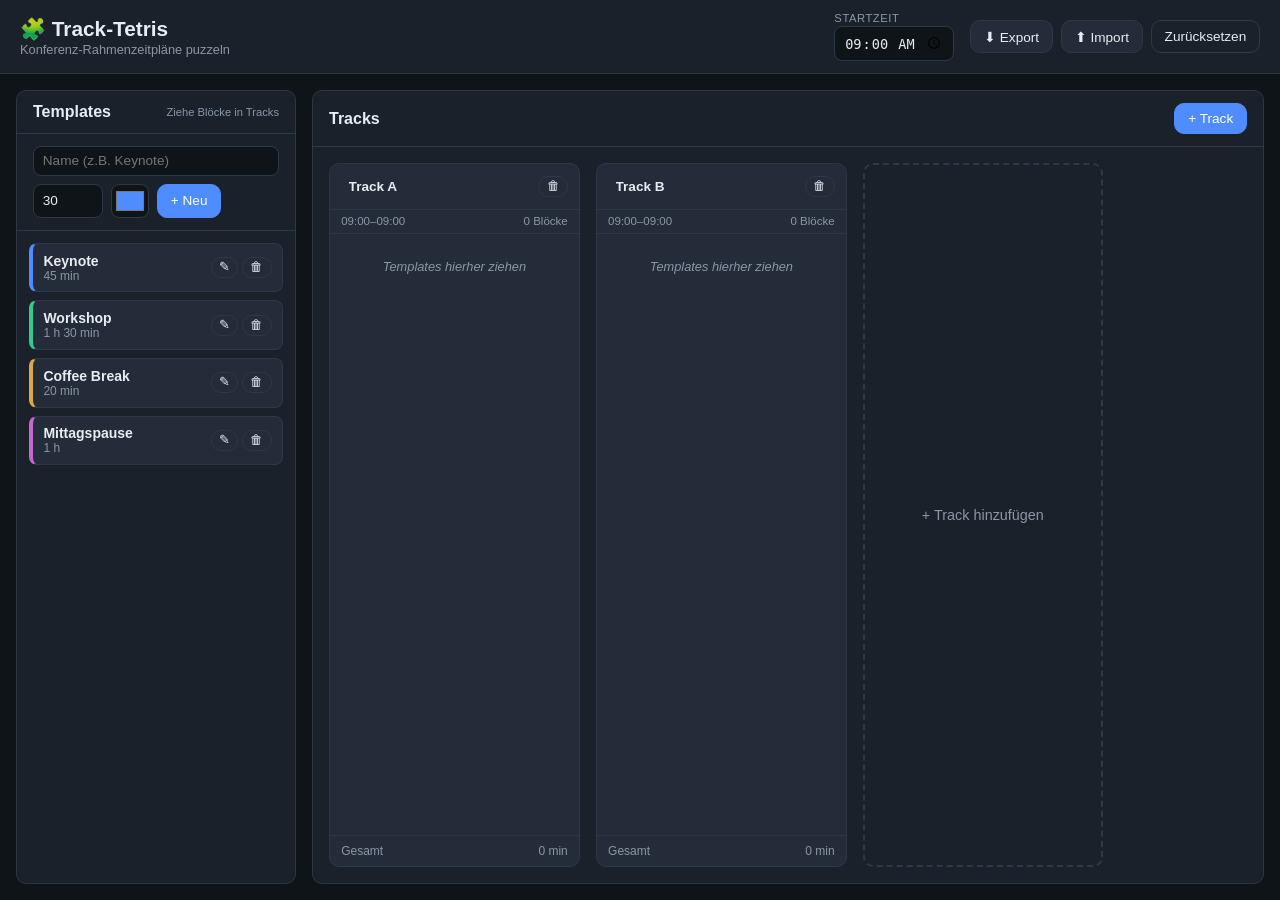
==== index.html @ eec43483 "Grundversion Track-Tetris: Konferenz-Rahmenzeitplaner - Template-Definition (Name, Dauer, Farbe) mit" ====
<!DOCTYPE html>
<html lang="de">
<head>
  <meta charset="UTF-8" />
  <meta name="viewport" content="width=device-width, initial-scale=1.0" />
  <title>Track-Tetris – Konferenz-Zeitplaner</title>
  <link rel="stylesheet" href="styles.css" />
</head>
<body>
  <header class="app-header">
    <div class="brand">
      <h1>🧩 Track-Tetris</h1>
      <span class="subtitle">Konferenz-Rahmenzeitpläne puzzeln</span>
    </div>
    <div class="header-controls">
      <label class="start-time">
        Startzeit
        <input type="time" id="startTime" value="09:00" />
      </label>
      <div class="header-buttons">
        <button id="exportBtn" class="btn btn-secondary" title="Als JSON exportieren">⬇ Export</button>
        <button id="importBtn" class="btn btn-secondary" title="JSON laden">⬆ Import</button>
        <input type="file" id="importFile" accept="application/json,.json" hidden />
        <button id="resetBtn" class="btn btn-ghost" title="Alles zurücksetzen">Zurücksetzen</button>
      </div>
    </div>
  </header>

  <main class="layout">
    <!-- Template-Palette -->
    <aside class="palette panel">
      <div class="panel-head">
        <h2>Templates</h2>
        <span class="hint">Ziehe Blöcke in Tracks</span>
      </div>

      <form id="templateForm" class="template-form">
        <input type="text" id="tplName" placeholder="Name (z.B. Keynote)" required />
        <div class="row">
          <input type="number" id="tplDuration" placeholder="Min." min="1" value="30" required />
          <input type="color" id="tplColor" value="#4f8cff" title="Farbe" />
          <button type="submit" class="btn btn-primary">+ Neu</button>
        </div>
      </form>

      <ul id="templateList" class="template-list"></ul>
    </aside>

    <!-- Track-Board -->
    <section class="board panel">
      <div class="panel-head">
        <h2>Tracks</h2>
        <button id="addTrackBtn" class="btn btn-primary">+ Track</button>
      </div>
      <div id="trackBoard" class="track-board"></div>
    </section>
  </main>

  <div id="toast" class="toast" hidden></div>

  <script src="app.js"></script>
</body>
</html>
---- styles.css ----
:root {
  --bg: #0f1419;
  --panel: #1a212b;
  --panel-2: #232c38;
  --border: #2e3947;
  --text: #e6edf3;
  --muted: #8b97a6;
  --primary: #4f8cff;
  --primary-dark: #3b6fd4;
  --danger: #ff5f56;
  --radius: 10px;
  --shadow: 0 4px 14px rgba(0, 0, 0, 0.35);
}

* { box-sizing: border-box; }

html, body {
  margin: 0;
  height: 100%;
}

body {
  background: var(--bg);
  color: var(--text);
  font-family: -apple-system, BlinkMacSystemFont, "Segoe UI", Roboto, Helvetica, Arial, sans-serif;
  font-size: 14px;
  display: flex;
  flex-direction: column;
}

/* Header */
.app-header {
  display: flex;
  align-items: center;
  justify-content: space-between;
  gap: 1rem;
  padding: 0.75rem 1.25rem;
  background: var(--panel);
  border-bottom: 1px solid var(--border);
  flex-wrap: wrap;
}

.brand h1 {
  margin: 0;
  font-size: 1.3rem;
}

.brand .subtitle {
  color: var(--muted);
  font-size: 0.8rem;
}

.header-controls {
  display: flex;
  align-items: center;
  gap: 1rem;
  flex-wrap: wrap;
}

.start-time {
  display: flex;
  flex-direction: column;
  font-size: 0.7rem;
  color: var(--muted);
  text-transform: uppercase;
  letter-spacing: 0.05em;
}

.start-time input {
  margin-top: 2px;
}

.header-buttons {
  display: flex;
  gap: 0.5rem;
}

/* Buttons */
.btn {
  border: 1px solid var(--border);
  background: var(--panel-2);
  color: var(--text);
  padding: 0.45rem 0.8rem;
  border-radius: var(--radius);
  cursor: pointer;
  font-size: 0.85rem;
  transition: background 0.15s, border-color 0.15s, transform 0.05s;
}

.btn:hover { background: #2c3744; }
.btn:active { transform: translateY(1px); }

.btn-primary {
  background: var(--primary);
  border-color: var(--primary);
  color: #fff;
}
.btn-primary:hover { background: var(--primary-dark); }

.btn-ghost { background: transparent; }
.btn-secondary { }

.btn-icon {
  padding: 0.2rem 0.45rem;
  font-size: 0.8rem;
  line-height: 1;
}

input, select {
  background: var(--bg);
  border: 1px solid var(--border);
  color: var(--text);
  border-radius: 8px;
  padding: 0.4rem 0.55rem;
  font-size: 0.85rem;
}
input:focus, select:focus { outline: 2px solid var(--primary); outline-offset: -1px; }
input[type="color"] { padding: 2px; width: 38px; height: 34px; cursor: pointer; }

/* Layout */
.layout {
  flex: 1;
  display: grid;
  grid-template-columns: 280px 1fr;
  gap: 1rem;
  padding: 1rem;
  min-height: 0;
  overflow: hidden;
}

.panel {
  background: var(--panel);
  border: 1px solid var(--border);
  border-radius: var(--radius);
  display: flex;
  flex-direction: column;
  min-height: 0;
}

.panel-head {
  display: flex;
  align-items: center;
  justify-content: space-between;
  padding: 0.75rem 1rem;
  border-bottom: 1px solid var(--border);
}
.panel-head h2 { margin: 0; font-size: 1rem; }
.panel-head .hint { color: var(--muted); font-size: 0.7rem; }

/* Template palette */
.template-form {
  padding: 0.75rem 1rem;
  border-bottom: 1px solid var(--border);
  display: flex;
  flex-direction: column;
  gap: 0.5rem;
}
.template-form .row {
  display: flex;
  gap: 0.5rem;
}
.template-form #tplName { width: 100%; }
.template-form #tplDuration { width: 70px; }

.template-list {
  list-style: none;
  margin: 0;
  padding: 0.75rem;
  overflow-y: auto;
  display: flex;
  flex-direction: column;
  gap: 0.5rem;
}

.template-chip {
  display: flex;
  align-items: center;
  gap: 0.5rem;
  padding: 0.55rem 0.65rem;
  border-radius: 8px;
  border: 1px solid var(--border);
  background: var(--panel-2);
  cursor: grab;
  border-left: 4px solid var(--chip-color, var(--primary));
}
.template-chip:active { cursor: grabbing; }
.template-chip.dragging { opacity: 0.4; }

.template-chip .tpl-info { flex: 1; min-width: 0; }
.template-chip .tpl-name {
  font-weight: 600;
  white-space: nowrap;
  overflow: hidden;
  text-overflow: ellipsis;
}
.template-chip .tpl-dur { color: var(--muted); font-size: 0.75rem; }
.template-chip .tpl-actions { display: flex; gap: 0.25rem; }

.empty-hint {
  color: var(--muted);
  font-size: 0.8rem;
  text-align: center;
  padding: 1rem;
  font-style: italic;
}

/* Track board */
.board { overflow: hidden; }
.track-board {
  flex: 1;
  display: flex;
  gap: 1rem;
  padding: 1rem;
  overflow-x: auto;
  overflow-y: hidden;
  align-items: stretch;
}

.track {
  flex: 0 0 240px;
  display: flex;
  flex-direction: column;
  background: var(--panel-2);
  border: 1px solid var(--border);
  border-radius: var(--radius);
  min-height: 0;
}

.track-head {
  display: flex;
  align-items: center;
  gap: 0.4rem;
  padding: 0.6rem 0.7rem;
  border-bottom: 1px solid var(--border);
}
.track-head .track-name {
  flex: 1;
  font-weight: 600;
  background: transparent;
  border: 1px solid transparent;
  padding: 0.25rem 0.4rem;
}
.track-head .track-name:hover { border-color: var(--border); }
.track-meta {
  padding: 0.35rem 0.7rem;
  font-size: 0.72rem;
  color: var(--muted);
  border-bottom: 1px solid var(--border);
  display: flex;
  justify-content: space-between;
}

.track-blocks {
  flex: 1;
  padding: 0.6rem;
  overflow-y: auto;
  display: flex;
  flex-direction: column;
  gap: 0.5rem;
  min-height: 80px;
}
.track-blocks.drag-over {
  background: rgba(79, 140, 255, 0.08);
  outline: 2px dashed var(--primary);
  outline-offset: -4px;
}

.block {
  position: relative;
  border-radius: 8px;
  border: 1px solid var(--border);
  border-left: 5px solid var(--block-color, var(--primary));
  background: var(--panel);
  padding: 0.5rem 0.6rem;
  cursor: grab;
}
.block.dragging { opacity: 0.4; }
.block-time {
  font-size: 0.72rem;
  color: var(--muted);
  font-variant-numeric: tabular-nums;
}
.block-name { font-weight: 600; margin: 1px 0; }
.block-dur { font-size: 0.72rem; color: var(--muted); }
.block-remove {
  position: absolute;
  top: 4px;
  right: 4px;
  border: none;
  background: transparent;
  color: var(--muted);
  cursor: pointer;
  font-size: 0.9rem;
  line-height: 1;
  padding: 2px 5px;
  border-radius: 5px;
}
.block-remove:hover { background: var(--danger); color: #fff; }

.block-drop-placeholder {
  height: 3px;
  background: var(--primary);
  border-radius: 2px;
  margin: -2px 0;
}

.track-foot {
  padding: 0.5rem 0.7rem;
  border-top: 1px solid var(--border);
  display: flex;
  justify-content: space-between;
  align-items: center;
  font-size: 0.75rem;
  color: var(--muted);
}

.add-track-tile {
  flex: 0 0 240px;
  border: 2px dashed var(--border);
  border-radius: var(--radius);
  background: transparent;
  color: var(--muted);
  cursor: pointer;
  font-size: 0.9rem;
}
.add-track-tile:hover { border-color: var(--primary); color: var(--primary); }

/* Toast */
.toast {
  position: fixed;
  bottom: 1.25rem;
  left: 50%;
  transform: translateX(-50%);
  background: var(--panel-2);
  border: 1px solid var(--border);
  box-shadow: var(--shadow);
  padding: 0.7rem 1.1rem;
  border-radius: var(--radius);
  z-index: 50;
}

@media (max-width: 720px) {
  .layout { grid-template-columns: 1fr; overflow: visible; }
  body { overflow: auto; }
}
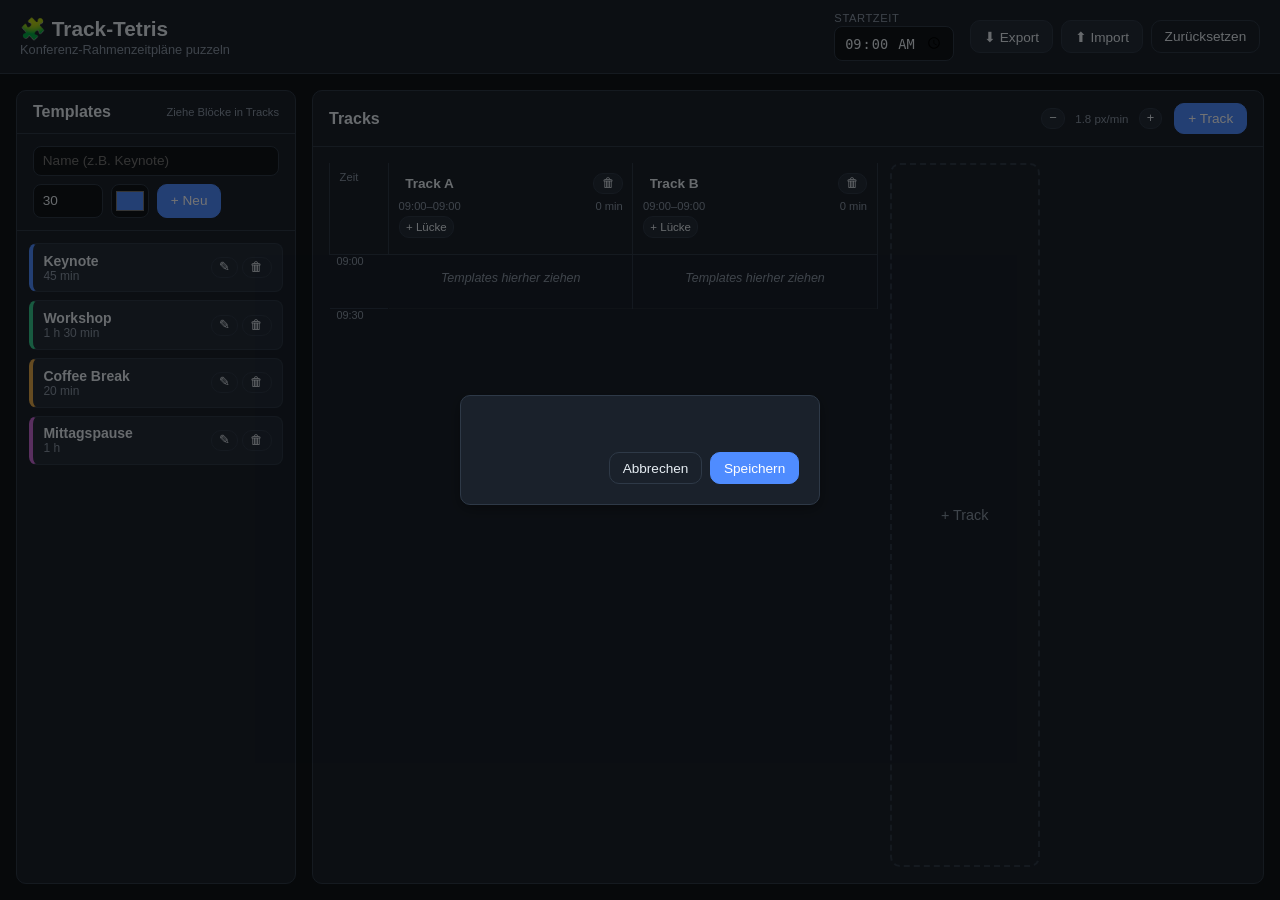
==== commit 22bb1a61: "Zeitachse, Lücken und direkte Block-Bearbeitung - Proportionale Zeitachse: Blockhöhe ∝ Dauer, gemein" ====
--- a/index.html
+++ b/index.html
@@ -50,11 +50,30 @@
     <section class="board panel">
       <div class="panel-head">
         <h2>Tracks</h2>
-        <button id="addTrackBtn" class="btn btn-primary">+ Track</button>
+        <div class="board-tools">
+          <div class="zoom" title="Zeitachse zoomen">
+            <button id="zoomOut" class="btn btn-icon" type="button">−</button>
+            <span id="zoomLabel" class="zoom-label"></span>
+            <button id="zoomIn" class="btn btn-icon" type="button">+</button>
+          </div>
+          <button id="addTrackBtn" class="btn btn-primary">+ Track</button>
+        </div>
       </div>
       <div id="trackBoard" class="track-board"></div>
     </section>
   </main>
+
+  <!-- Edit-Dialog (Blöcke, Lücken, Templates) -->
+  <div id="modal" class="modal-overlay" hidden>
+    <form id="modalForm" class="modal">
+      <h3 id="modalTitle"></h3>
+      <div id="modalFields" class="modal-fields"></div>
+      <div class="modal-actions">
+        <button type="button" id="modalCancel" class="btn btn-ghost">Abbrechen</button>
+        <button type="submit" id="modalSave" class="btn btn-primary">Speichern</button>
+      </div>
+    </form>
+  </div>
 
   <div id="toast" class="toast" hidden></div>
 
--- a/styles.css
+++ b/styles.css
@@ -204,118 +204,192 @@
   font-style: italic;
 }
 
-/* Track board */
+/* Board tools / zoom */
 .board { overflow: hidden; }
+.board-tools { display: flex; align-items: center; gap: 0.75rem; }
+.zoom { display: flex; align-items: center; gap: 0.3rem; }
+.zoom-label {
+  font-size: 0.72rem;
+  color: var(--muted);
+  min-width: 64px;
+  text-align: center;
+  font-variant-numeric: tabular-nums;
+}
+
+/* Timeline board (horizontal lanes, shared vertical time axis) */
 .track-board {
   flex: 1;
   display: flex;
-  gap: 1rem;
+  gap: 0;
   padding: 1rem;
-  overflow-x: auto;
-  overflow-y: hidden;
-  align-items: stretch;
-}
-
-.track {
-  flex: 0 0 240px;
-  display: flex;
-  flex-direction: column;
-  background: var(--panel-2);
-  border: 1px solid var(--border);
-  border-radius: var(--radius);
-  min-height: 0;
-}
-
-.track-head {
-  display: flex;
-  align-items: center;
-  gap: 0.4rem;
-  padding: 0.6rem 0.7rem;
+  overflow: auto;
+  align-items: flex-start;
+}
+
+.lane {
+  flex: 0 0 220px;
+  display: flex;
+  flex-direction: column;
+  border-right: 1px solid var(--border);
+}
+.lane:first-child { border-left: 1px solid var(--border); }
+
+.lane-head {
+  position: sticky;
+  top: 0;
+  z-index: 3;
+  height: 92px;
+  box-sizing: border-box;
+  background: var(--panel);
   border-bottom: 1px solid var(--border);
-}
-.track-head .track-name {
+  padding: 0.5rem 0.6rem;
+  display: flex;
+  flex-direction: column;
+  gap: 0.3rem;
+}
+.lane-head .track-name-row { display: flex; align-items: center; gap: 0.35rem; }
+.lane-head .track-name {
   flex: 1;
+  min-width: 0;
   font-weight: 600;
   background: transparent;
   border: 1px solid transparent;
+  padding: 0.2rem 0.35rem;
+}
+.lane-head .track-name:hover { border-color: var(--border); }
+.lane-head .track-meta {
+  font-size: 0.7rem;
+  color: var(--muted);
+  display: flex;
+  justify-content: space-between;
+  font-variant-numeric: tabular-nums;
+}
+.lane-head .add-gap {
+  font-size: 0.72rem;
   padding: 0.25rem 0.4rem;
-}
-.track-head .track-name:hover { border-color: var(--border); }
-.track-meta {
-  padding: 0.35rem 0.7rem;
-  font-size: 0.72rem;
-  color: var(--muted);
-  border-bottom: 1px solid var(--border);
-  display: flex;
-  justify-content: space-between;
-}
-
-.track-blocks {
+  align-self: flex-start;
+}
+
+/* Ruler lane */
+.ruler-lane { flex: 0 0 60px; }
+.ruler-lane .lane-head { background: var(--panel); }
+.ruler {
+  position: relative;
   flex: 1;
-  padding: 0.6rem;
-  overflow-y: auto;
-  display: flex;
-  flex-direction: column;
-  gap: 0.5rem;
-  min-height: 80px;
-}
-.track-blocks.drag-over {
-  background: rgba(79, 140, 255, 0.08);
-  outline: 2px dashed var(--primary);
-  outline-offset: -4px;
-}
+}
+.ruler-tick {
+  position: absolute;
+  left: 0;
+  right: 0;
+  border-top: 1px solid var(--border);
+  font-size: 0.68rem;
+  color: var(--muted);
+  padding-left: 0.4rem;
+  font-variant-numeric: tabular-nums;
+  transform: translateY(-1px);
+}
+
+/* Track canvas — proportional time area */
+.track-canvas {
+  position: relative;
+  flex: 1;
+  display: flex;
+  flex-direction: column;
+  background:
+    repeating-linear-gradient(
+      to bottom,
+      transparent 0,
+      transparent calc(var(--tick-px) - 1px),
+      rgba(255, 255, 255, 0.045) calc(var(--tick-px) - 1px),
+      rgba(255, 255, 255, 0.045) var(--tick-px)
+    );
+}
+.track-canvas.drag-over { background-color: rgba(79, 140, 255, 0.10); }
 
 .block {
   position: relative;
-  border-radius: 8px;
-  border: 1px solid var(--border);
+  box-sizing: border-box;
+  border-bottom: 1px solid var(--border);
   border-left: 5px solid var(--block-color, var(--primary));
-  background: var(--panel);
-  padding: 0.5rem 0.6rem;
+  background: var(--block-bg, var(--panel));
+  padding: 0.25rem 0.5rem;
   cursor: grab;
-}
+  overflow: hidden;
+}
+.block:active { cursor: grabbing; }
 .block.dragging { opacity: 0.4; }
+.block.is-gap {
+  border-left-style: dashed;
+  background:
+    repeating-linear-gradient(45deg,
+      rgba(139, 151, 166, 0.10) 0, rgba(139, 151, 166, 0.10) 7px,
+      transparent 7px, transparent 14px);
+  color: var(--muted);
+  font-style: italic;
+}
 .block-time {
-  font-size: 0.72rem;
+  font-size: 0.68rem;
   color: var(--muted);
   font-variant-numeric: tabular-nums;
-}
-.block-name { font-weight: 600; margin: 1px 0; }
-.block-dur { font-size: 0.72rem; color: var(--muted); }
-.block-remove {
+  white-space: nowrap;
+}
+.block-name {
+  font-weight: 600;
+  white-space: nowrap;
+  overflow: hidden;
+  text-overflow: ellipsis;
+}
+.block-dur { font-size: 0.68rem; color: var(--muted); }
+.block.is-tiny { padding-top: 0.1rem; padding-bottom: 0.1rem; }
+.block.is-tiny .block-time,
+.block.is-tiny .block-dur { display: none; }
+
+.block-actions {
   position: absolute;
-  top: 4px;
-  right: 4px;
+  top: 3px;
+  right: 3px;
+  display: flex;
+  gap: 2px;
+  opacity: 0;
+  transition: opacity 0.12s;
+}
+.block:hover .block-actions { opacity: 1; }
+.block-actions button {
   border: none;
-  background: transparent;
-  color: var(--muted);
+  background: rgba(0, 0, 0, 0.35);
+  color: var(--text);
   cursor: pointer;
-  font-size: 0.9rem;
+  font-size: 0.78rem;
   line-height: 1;
   padding: 2px 5px;
   border-radius: 5px;
 }
-.block-remove:hover { background: var(--danger); color: #fff; }
+.block-actions .act-del:hover { background: var(--danger); color: #fff; }
+.block-actions .act-edit:hover { background: var(--primary); color: #fff; }
 
 .block-drop-placeholder {
-  height: 3px;
-  background: var(--primary);
-  border-radius: 2px;
-  margin: -2px 0;
-}
-
-.track-foot {
-  padding: 0.5rem 0.7rem;
-  border-top: 1px solid var(--border);
-  display: flex;
-  justify-content: space-between;
-  align-items: center;
-  font-size: 0.75rem;
-  color: var(--muted);
+  height: 0;
+  border-top: 3px solid var(--primary);
+  box-shadow: 0 0 6px var(--primary);
+}
+
+.canvas-empty {
+  position: absolute;
+  inset: 0;
+  display: flex;
+  align-items: flex-start;
+  justify-content: center;
+  padding-top: 1rem;
+  color: var(--muted);
+  font-size: 0.78rem;
+  font-style: italic;
+  pointer-events: none;
 }
 
 .add-track-tile {
-  flex: 0 0 240px;
+  flex: 0 0 150px;
+  align-self: stretch;
+  margin-left: 0.75rem;
   border: 2px dashed var(--border);
   border-radius: var(--radius);
   background: transparent;
@@ -324,6 +398,31 @@
   font-size: 0.9rem;
 }
 .add-track-tile:hover { border-color: var(--primary); color: var(--primary); }
+
+/* Modal */
+.modal-overlay {
+  position: fixed;
+  inset: 0;
+  background: rgba(0, 0, 0, 0.55);
+  display: flex;
+  align-items: center;
+  justify-content: center;
+  z-index: 100;
+}
+.modal {
+  background: var(--panel);
+  border: 1px solid var(--border);
+  border-radius: var(--radius);
+  box-shadow: var(--shadow);
+  width: min(360px, 92vw);
+  padding: 1.25rem;
+}
+.modal h3 { margin: 0 0 1rem; font-size: 1.05rem; }
+.modal-fields { display: flex; flex-direction: column; gap: 0.75rem; }
+.modal-field { display: flex; flex-direction: column; gap: 0.25rem; }
+.modal-field label { font-size: 0.72rem; color: var(--muted); text-transform: uppercase; letter-spacing: 0.04em; }
+.modal-field input { width: 100%; }
+.modal-actions { display: flex; justify-content: flex-end; gap: 0.5rem; margin-top: 1.25rem; }
 
 /* Toast */
 .toast {
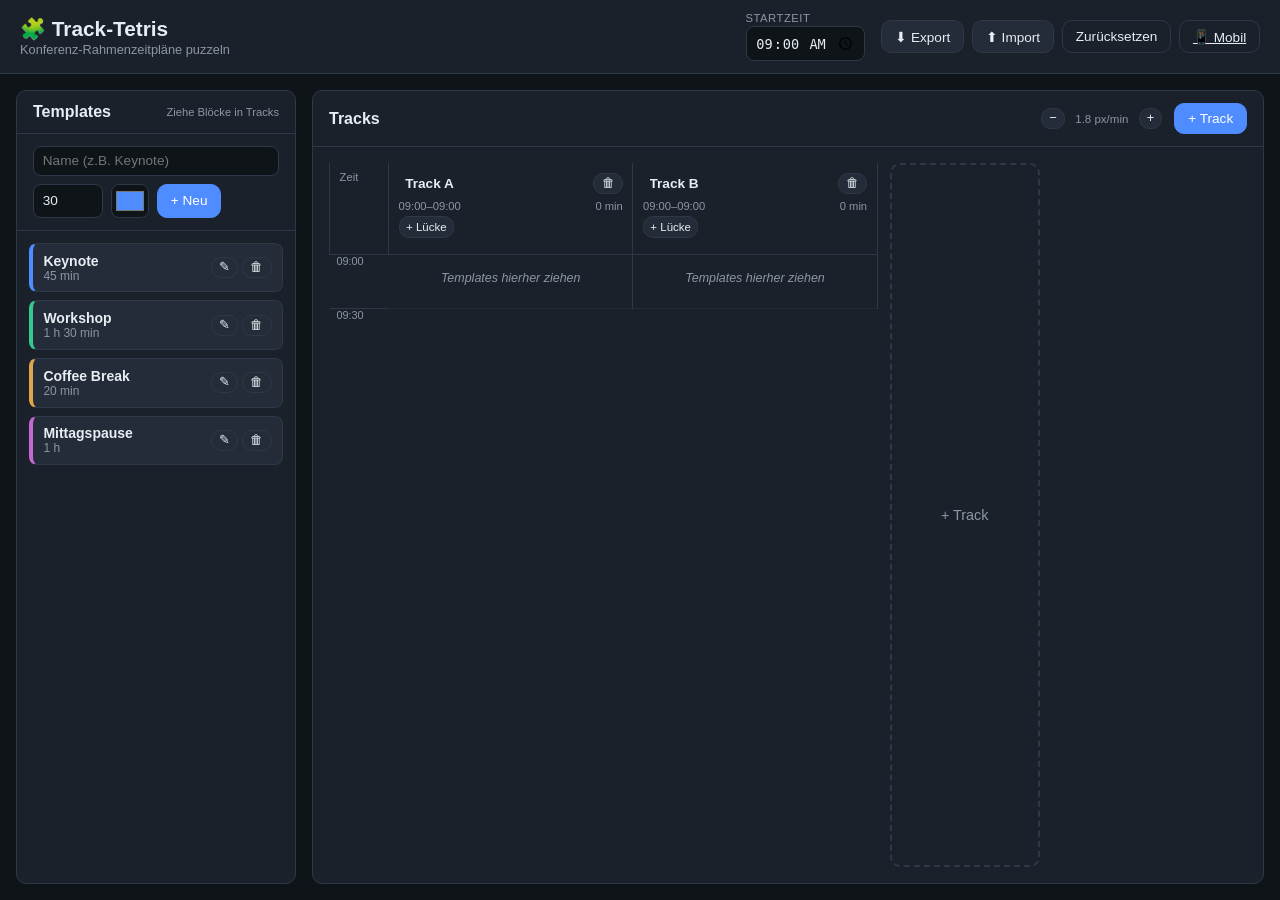
==== commit d19077b6: "Mobile Version, gemeinsamer Core und Asset-Versionierung - core.js: gemeinsame Datenschicht (State, " ====
--- a/index.html
+++ b/index.html
@@ -4,7 +4,7 @@
   <meta charset="UTF-8" />
   <meta name="viewport" content="width=device-width, initial-scale=1.0" />
   <title>Track-Tetris – Konferenz-Zeitplaner</title>
-  <link rel="stylesheet" href="styles.css" />
+  <link rel="stylesheet" href="styles.css?v=__BUILD__" />
 </head>
 <body>
   <header class="app-header">
@@ -22,6 +22,7 @@
         <button id="importBtn" class="btn btn-secondary" title="JSON laden">⬆ Import</button>
         <input type="file" id="importFile" accept="application/json,.json" hidden />
         <button id="resetBtn" class="btn btn-ghost" title="Alles zurücksetzen">Zurücksetzen</button>
+        <a href="mobile.html" class="btn btn-ghost" title="Touch-optimierte Mobil-Version">📱 Mobil</a>
       </div>
     </div>
   </header>
@@ -77,6 +78,7 @@
 
   <div id="toast" class="toast" hidden></div>
 
-  <script src="app.js"></script>
+  <script src="core.js?v=__BUILD__"></script>
+  <script src="app.js?v=__BUILD__"></script>
 </body>
 </html>
--- a/styles.css
+++ b/styles.css
@@ -409,6 +409,7 @@
   justify-content: center;
   z-index: 100;
 }
+.modal-overlay[hidden] { display: none; }
 .modal {
   background: var(--panel);
   border: 1px solid var(--border);
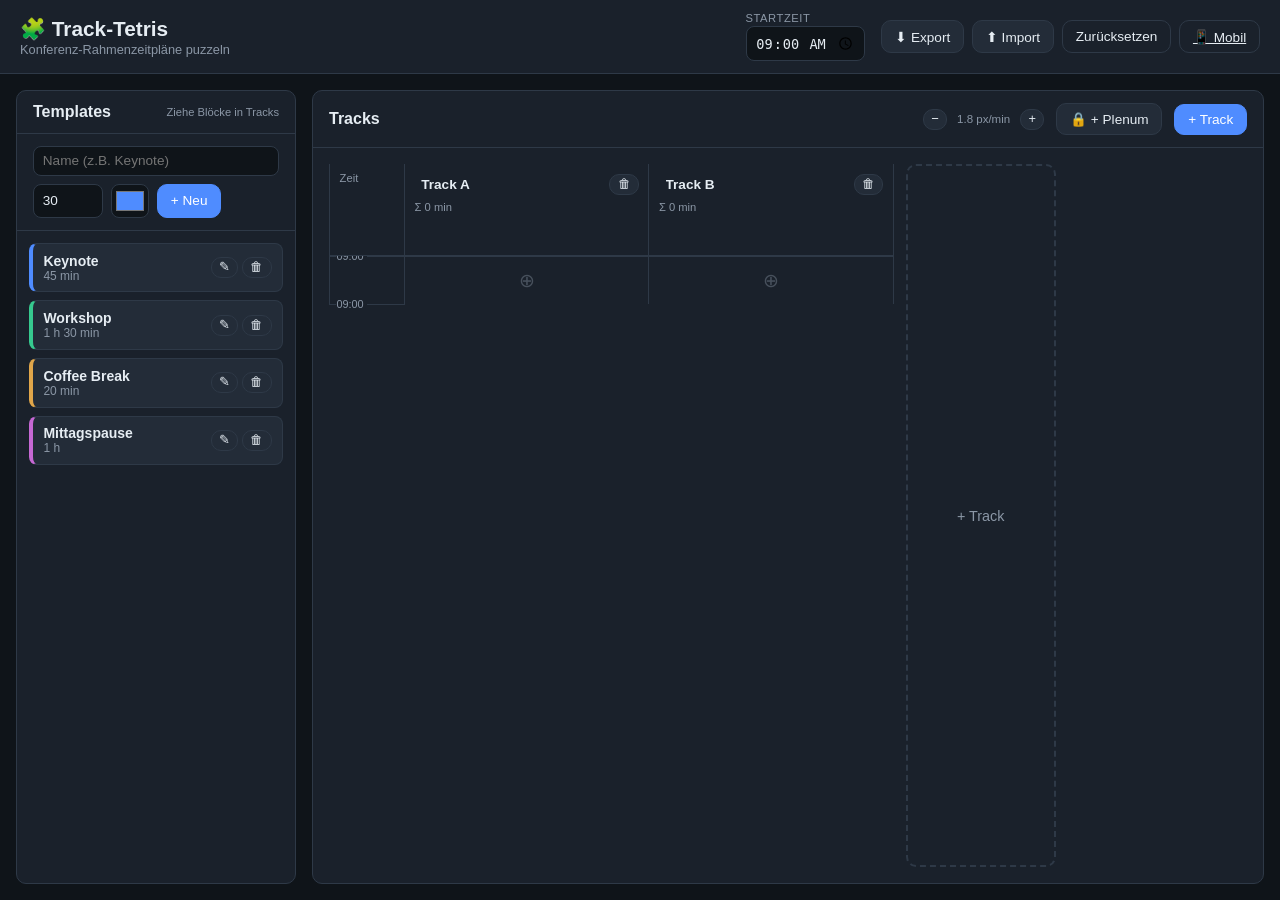
==== commit 3743ac27: "Blocking-/Plenum-Blöcke und Mobil-Auto-Weiterleitung - core.js (Schema v2): Spine aus Plenum-Blöcken" ====
--- a/index.html
+++ b/index.html
@@ -5,6 +5,20 @@
   <meta name="viewport" content="width=device-width, initial-scale=1.0" />
   <title>Track-Tetris – Konferenz-Zeitplaner</title>
   <link rel="stylesheet" href="styles.css?v=__BUILD__" />
+  <script>
+    // Mobilgeräte direkt auf die Mobil-Version leiten (außer der Nutzer
+    // wählt bewusst Desktop: ?desktop oder zuvor gesetztes Flag).
+    (function () {
+      try {
+        var params = new URLSearchParams(location.search);
+        if (params.has('desktop')) sessionStorage.setItem('tt-force-desktop', '1');
+        var forced = sessionStorage.getItem('tt-force-desktop');
+        var isMobile = window.matchMedia('(max-width: 700px)').matches ||
+          /Mobi|Android|iPhone|iPod/i.test(navigator.userAgent);
+        if (isMobile && !forced) location.replace('mobile.html');
+      } catch (_) { /* im Zweifel Desktop anzeigen */ }
+    })();
+  </script>
 </head>
 <body>
   <header class="app-header">
@@ -57,6 +71,7 @@
             <span id="zoomLabel" class="zoom-label"></span>
             <button id="zoomIn" class="btn btn-icon" type="button">+</button>
           </div>
+          <button id="addPlenumBtn" class="btn btn-secondary" title="Plenum-Block über alle Tracks (z.B. Keynote, Closing)">🔒 + Plenum</button>
           <button id="addTrackBtn" class="btn btn-primary">+ Track</button>
         </div>
       </div>
--- a/styles.css
+++ b/styles.css
@@ -271,44 +271,121 @@
 }
 
 /* Ruler lane */
-.ruler-lane { flex: 0 0 60px; }
+.ruler-lane { flex: 0 0 76px; }
 .ruler-lane .lane-head { background: var(--panel); }
-.ruler {
+.ruler-body { position: relative; flex: 1; }
+.ruler-cell {
   position: relative;
+  box-sizing: border-box;
+  border-top: 1px solid var(--border);
+}
+.ruler-cell.is-plen { border-top-color: var(--primary); }
+.ruler-cell.is-end { height: 0; }
+.ruler-time {
+  position: absolute;
+  top: -1px;
+  left: 0.4rem;
+  font-size: 0.68rem;
+  color: var(--muted);
+  font-variant-numeric: tabular-nums;
+  transform: translateY(-50%);
+  background: var(--panel);
+  padding-right: 3px;
+}
+.ruler-insert {
+  position: absolute;
+  bottom: 2px;
+  left: 2px;
+  right: 2px;
+  font-size: 0.6rem;
+  padding: 1px 0;
+  border: 1px dashed var(--border);
+  background: transparent;
+  color: var(--muted);
+  border-radius: 5px;
+  cursor: pointer;
+  opacity: 0;
+  transition: opacity 0.12s;
+}
+.ruler-cell:hover .ruler-insert { opacity: 1; }
+.ruler-insert:hover { border-color: var(--primary); color: var(--primary); }
+
+/* Track body — Abschnitte (seg-zone) + Plenum-Bänder */
+.lane-body { position: relative; flex: 1; display: flex; flex-direction: column; }
+
+.seg-zone {
+  position: relative;
+  box-sizing: border-box;
+  display: flex;
+  flex-direction: column;
+  border-top: 1px solid var(--border);
+}
+.seg-zone.drag-over { background-color: rgba(79, 140, 255, 0.10); }
+.seg-empty {
   flex: 1;
-}
-.ruler-tick {
+  display: flex;
+  align-items: center;
+  justify-content: center;
+  color: var(--muted);
+  opacity: 0.4;
+  font-size: 1.2rem;
+  pointer-events: none;
+}
+.seg-wait {
+  background:
+    repeating-linear-gradient(45deg,
+      rgba(139, 151, 166, 0.07) 0, rgba(139, 151, 166, 0.07) 6px,
+      transparent 6px, transparent 12px);
+  pointer-events: none;
+}
+
+/* Plenum-Band (volle Breite, über alle Tracks gleich) */
+.plenum-bar {
+  position: relative;
+  box-sizing: border-box;
+  display: flex;
+  flex-direction: column;
+  justify-content: center;
+  padding: 0.1rem 0.5rem;
+  background: color-mix(in srgb, var(--block-color, var(--primary)) 22%, var(--panel));
+  border-top: 2px solid var(--block-color, var(--primary));
+  border-bottom: 2px solid var(--block-color, var(--primary));
+  overflow: hidden;
+}
+.plenum-name {
+  font-weight: 700;
+  white-space: nowrap;
+  overflow: hidden;
+  text-overflow: ellipsis;
+}
+.plenum-time { font-size: 0.68rem; color: var(--muted); font-variant-numeric: tabular-nums; }
+.plenum-actions {
   position: absolute;
-  left: 0;
-  right: 0;
-  border-top: 1px solid var(--border);
-  font-size: 0.68rem;
-  color: var(--muted);
-  padding-left: 0.4rem;
-  font-variant-numeric: tabular-nums;
-  transform: translateY(-1px);
-}
-
-/* Track canvas — proportional time area */
-.track-canvas {
-  position: relative;
-  flex: 1;
-  display: flex;
-  flex-direction: column;
-  background:
-    repeating-linear-gradient(
-      to bottom,
-      transparent 0,
-      transparent calc(var(--tick-px) - 1px),
-      rgba(255, 255, 255, 0.045) calc(var(--tick-px) - 1px),
-      rgba(255, 255, 255, 0.045) var(--tick-px)
-    );
-}
-.track-canvas.drag-over { background-color: rgba(79, 140, 255, 0.10); }
+  top: 2px;
+  right: 3px;
+  display: flex;
+  gap: 2px;
+  opacity: 0;
+  transition: opacity 0.12s;
+}
+.plenum-bar:hover .plenum-actions { opacity: 1; }
+.plenum-actions button {
+  border: none;
+  background: rgba(0, 0, 0, 0.35);
+  color: var(--text);
+  cursor: pointer;
+  font-size: 0.78rem;
+  line-height: 1;
+  padding: 2px 5px;
+  border-radius: 5px;
+}
+.plenum-actions .act-del:hover { background: var(--danger); color: #fff; }
+.plenum-actions .act-edit:hover { background: var(--primary); color: #fff; }
 
 .block {
   position: relative;
   box-sizing: border-box;
+  flex: 0 0 auto;
   border-bottom: 1px solid var(--border);
   border-left: 5px solid var(--block-color, var(--primary));
   background: var(--block-bg, var(--panel));
@@ -371,19 +448,6 @@
   height: 0;
   border-top: 3px solid var(--primary);
   box-shadow: 0 0 6px var(--primary);
-}
-
-.canvas-empty {
-  position: absolute;
-  inset: 0;
-  display: flex;
-  align-items: flex-start;
-  justify-content: center;
-  padding-top: 1rem;
-  color: var(--muted);
-  font-size: 0.78rem;
-  font-style: italic;
-  pointer-events: none;
 }
 
 .add-track-tile {
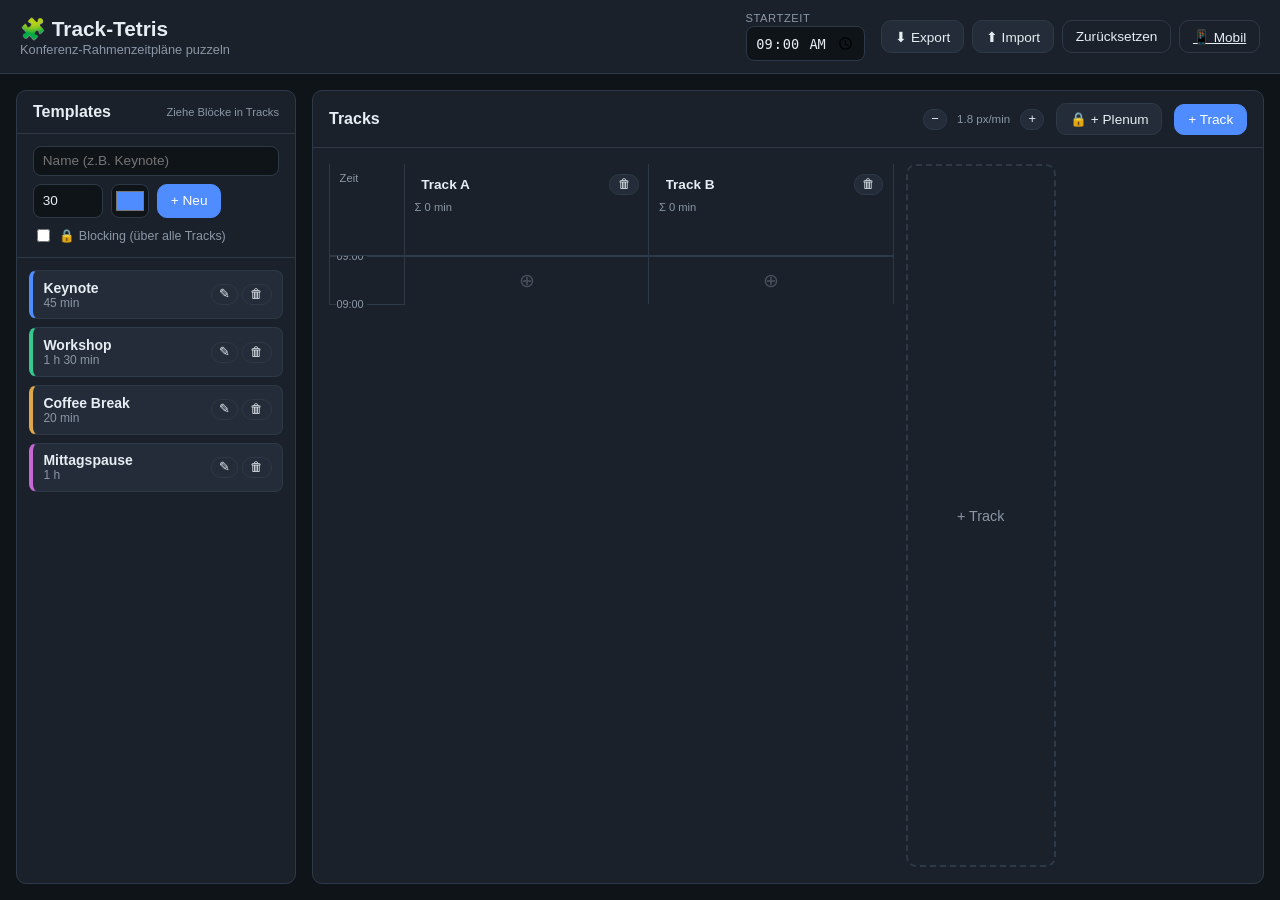
==== commit 4496d430: "Templates als Blocking markierbar -> erzeugen Plenum - Template erhält Flag "blocking" (Checkbox in " ====
--- a/index.html
+++ b/index.html
@@ -56,6 +56,9 @@
           <input type="color" id="tplColor" value="#4f8cff" title="Farbe" />
           <button type="submit" class="btn btn-primary">+ Neu</button>
         </div>
+        <label class="tpl-blocking" title="Erzeugt beim Platzieren ein Plenum über alle Tracks">
+          <input type="checkbox" id="tplBlocking" /> 🔒 Blocking (über alle Tracks)
+        </label>
       </form>
 
       <ul id="templateList" class="template-list"></ul>
--- a/styles.css
+++ b/styles.css
@@ -161,6 +161,15 @@
 }
 .template-form #tplName { width: 100%; }
 .template-form #tplDuration { width: 70px; }
+.tpl-blocking {
+  display: flex;
+  align-items: center;
+  gap: 0.4rem;
+  font-size: 0.78rem;
+  color: var(--muted);
+  cursor: pointer;
+}
+.tpl-blocking input { width: auto; }
 
 .template-list {
   list-style: none;
@@ -185,6 +194,10 @@
 }
 .template-chip:active { cursor: grabbing; }
 .template-chip.dragging { opacity: 0.4; }
+.template-chip.is-blocking {
+  border-style: solid;
+  box-shadow: inset 0 0 0 1px var(--chip-color, var(--primary));
+}
 
 .template-chip .tpl-info { flex: 1; min-width: 0; }
 .template-chip .tpl-name {
@@ -449,6 +462,11 @@
   border-top: 3px solid var(--primary);
   box-shadow: 0 0 6px var(--primary);
 }
+.block-drop-placeholder.plenum-drop {
+  border-top: 5px solid #6e7bff;
+  box-shadow: 0 0 8px #6e7bff;
+  margin: 0 -0.6rem;
+}
 
 .add-track-tile {
   flex: 0 0 150px;
@@ -487,6 +505,9 @@
 .modal-field { display: flex; flex-direction: column; gap: 0.25rem; }
 .modal-field label { font-size: 0.72rem; color: var(--muted); text-transform: uppercase; letter-spacing: 0.04em; }
 .modal-field input { width: 100%; }
+.modal-field.is-check { flex-direction: row; align-items: center; gap: 0.5rem; }
+.modal-field.is-check input { width: auto; }
+.modal-field.is-check label { text-transform: none; letter-spacing: 0; font-size: 0.85rem; color: var(--text); }
 .modal-actions { display: flex; justify-content: flex-end; gap: 0.5rem; margin-top: 1.25rem; }
 
 /* Toast */
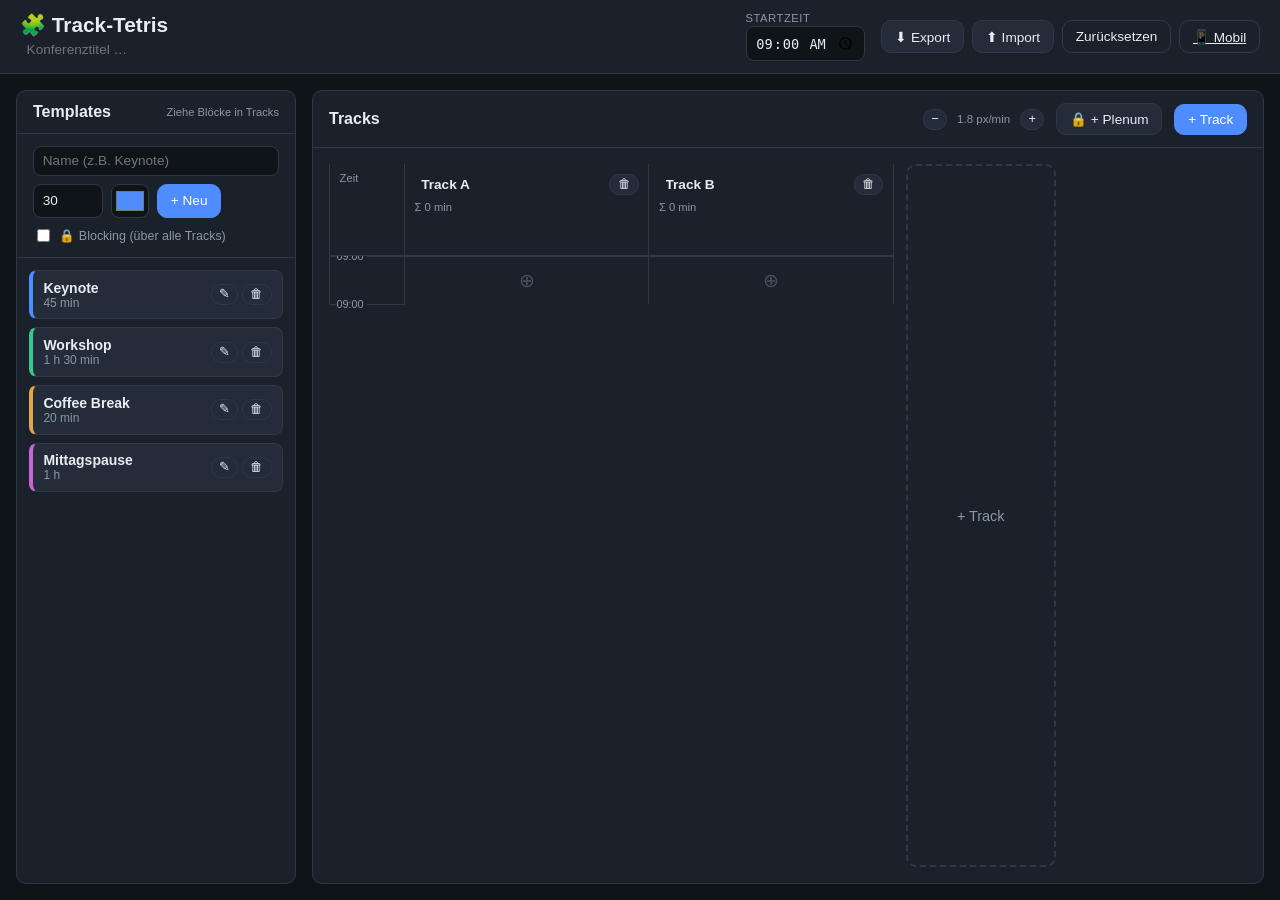
==== commit 7c915bd8: "Konferenztitel ergänzt; Export-Dateiname daraus abgeleitet - core: state.title (+ Migration), setTit" ====
--- a/index.html
+++ b/index.html
@@ -24,7 +24,7 @@
   <header class="app-header">
     <div class="brand">
       <h1>🧩 Track-Tetris</h1>
-      <span class="subtitle">Konferenz-Rahmenzeitpläne puzzeln</span>
+      <input type="text" id="confTitle" class="conf-title" placeholder="Konferenztitel …" maxlength="120" />
     </div>
     <div class="header-controls">
       <label class="start-time">
--- a/styles.css
+++ b/styles.css
@@ -49,6 +49,19 @@
   color: var(--muted);
   font-size: 0.8rem;
 }
+.conf-title {
+  display: block;
+  margin-top: 2px;
+  width: 240px;
+  max-width: 50vw;
+  background: transparent;
+  border: 1px solid transparent;
+  color: var(--muted);
+  font-size: 0.85rem;
+  padding: 0.15rem 0.35rem;
+}
+.conf-title:hover { border-color: var(--border); }
+.conf-title:focus { color: var(--text); border-color: var(--primary); background: var(--bg); }
 
 .header-controls {
   display: flex;
@@ -334,6 +347,21 @@
   border-top: 1px solid var(--border);
 }
 .seg-zone.drag-over { background-color: rgba(79, 140, 255, 0.10); }
+.seg-zone.is-slim {
+  align-items: center;
+  justify-content: center;
+  background: repeating-linear-gradient(45deg,
+    rgba(139, 151, 166, 0.05) 0, rgba(139, 151, 166, 0.05) 6px,
+    transparent 6px, transparent 12px);
+}
+.seg-slim-hint {
+  font-size: 0.62rem;
+  color: var(--muted);
+  opacity: 0.55;
+  pointer-events: none;
+  letter-spacing: 0.03em;
+}
+.seg-zone.is-slim:hover .seg-slim-hint { opacity: 0.9; }
 .seg-empty {
   flex: 1;
   display: flex;
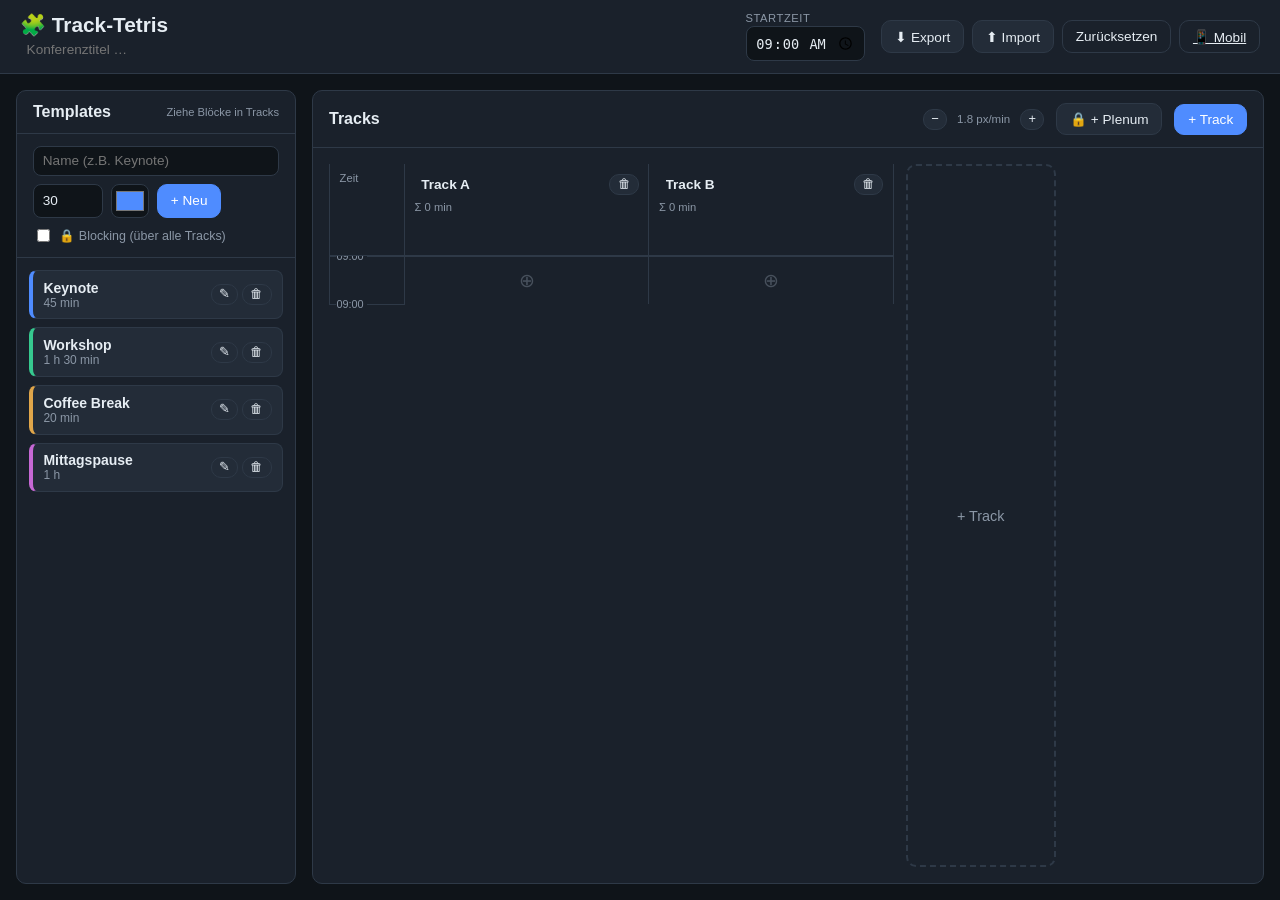
==== commit 80590b5b: "Deploy 7c915bd from main" ====
--- a/index.html
+++ b/index.html
@@ -4,7 +4,7 @@
   <meta charset="UTF-8" />
   <meta name="viewport" content="width=device-width, initial-scale=1.0" />
   <title>Track-Tetris – Konferenz-Zeitplaner</title>
-  <link rel="stylesheet" href="styles.css?v=__BUILD__" />
+  <link rel="stylesheet" href="styles.css?v=7c915bd" />
   <script>
     // Mobilgeräte direkt auf die Mobil-Version leiten (außer der Nutzer
     // wählt bewusst Desktop: ?desktop oder zuvor gesetztes Flag).
@@ -96,7 +96,7 @@
 
   <div id="toast" class="toast" hidden></div>
 
-  <script src="core.js?v=__BUILD__"></script>
-  <script src="app.js?v=__BUILD__"></script>
+  <script src="core.js?v=7c915bd"></script>
+  <script src="app.js?v=7c915bd"></script>
 </body>
 </html>
